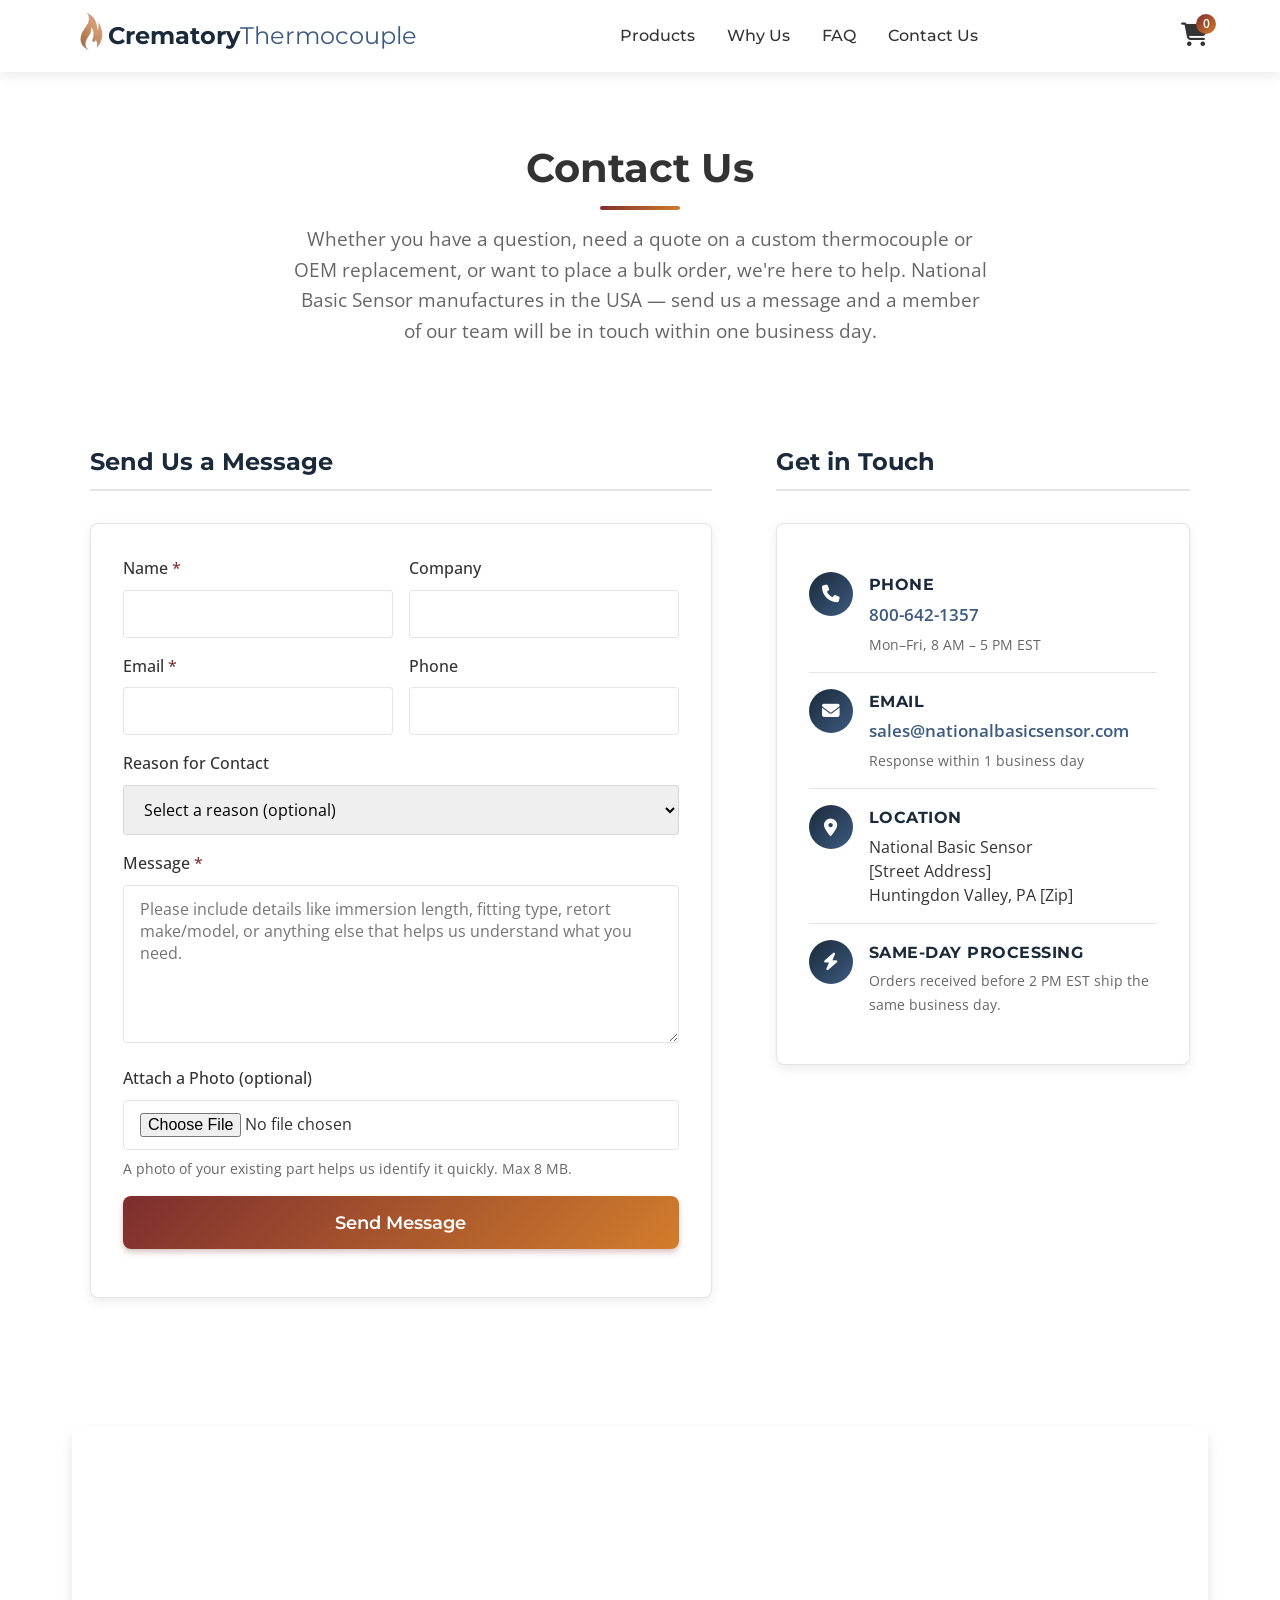
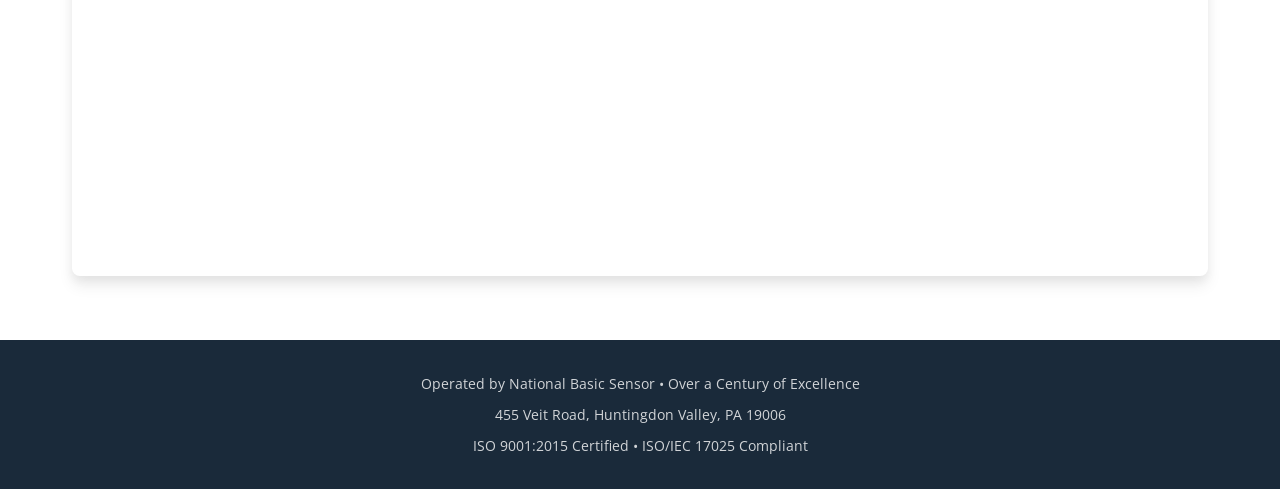
==== contact.html @ 86f58e04 "newest version" ====
<!DOCTYPE html>
<html lang="en">
  <head>
    <meta charset="UTF-8" />
    <meta name="viewport" content="width=device-width, initial-scale=1.0" />
    <title>Contact National Basic Sensor | Custom Thermocouples & Quotes</title>
    <meta
      name="description"
      content="Contact National Basic Sensor for custom thermocouples, replacement parts, bulk pricing, and technical questions. American-made thermocouple manufacturer with over a century of expertise."
    />

    <link rel="stylesheet" href="styles.css" />
    <link rel="preconnect" href="https://fonts.googleapis.com" />
    <link rel="preconnect" href="https://fonts.gstatic.com" crossorigin />
    <link
      href="https://fonts.googleapis.com/css2?family=Montserrat:wght@400;500;600;700&family=Open+Sans:wght@300;400;500;600&display=swap"
      rel="stylesheet"
    />
    <link
      rel="stylesheet"
      href="https://cdnjs.cloudflare.com/ajax/libs/font-awesome/6.4.0/css/all.min.css"
    />
  </head>
  <body>
    <!-- Header (matches index.html) -->
    <header class="header">
        <div class="container header-container">
          <div class="header-spacer"></div>
          <div class="logo">
            <a
              href="index.html"
              style="display: flex; align-items: center; gap: 10px"
            >
              <!-- Your Flame Icon -->
              <img
                src="images/flame-icon.png"
                alt=""
                style="height: 40px; width: auto; transform: translate(6px, -5px)"
              />
  
              <!-- The Logo Name as a DIV -->
              <div
                style="
                  font-family: 'Montserrat', sans-serif;
                  font-size: 1.5rem;
                  font-weight: 700;
                  color: #1a2a3a;
                  line-height: 1;
                "
              >
                Crematory<span style="font-weight: 400; color: #3d5a80"
                  >Thermocouple</span
                >
              </div>
            </a>
          </div>
          <nav class="main-nav">
            <button class="mobile-menu-toggle" aria-label="Toggle menu">
              <span></span>
              <span></span>
              <span></span>
            </button>
            <ul class="nav-list">
              <li class="nav-item mobile-cart-link">
                <a href="#" class="nav-link ec-cart-widget">
                  <i class="fas fa-shopping-cart"></i> View Cart
                  <span class="cart-count">0</span>
                </a>
              </li>
              <li class="nav-item">
                <a href="index.html#assemblies" class="nav-link">Products</a>
              </li>
             
              <li class="nav-item">
                <a href="index.html#why-us" class="nav-link">Why Us</a>
              </li>
              <li class="nav-item">
                <a href="index.html#faq" class="nav-link">FAQ</a>
              </li>
              <li class="nav-item">
                <a href="contact.html" class="nav-link">Contact Us</a>
              </li>
            </ul>
          </nav>
          <div class="header-actions">
            <div class="header-cart" id="my-cart-icon">
              <a href="#" class="ec-cart-widget">
                <i class="fas fa-shopping-cart"></i>
                <span class="cart-count">0</span>
              </a>
          
        </div>
      </header>

    <main>
      <!-- Page Header -->
      <section class="page-header section">
        <div class="container">
          <div class="section-header">
            <h1 class="section-title">Contact Us</h1>
            <p class="section-subtitle">
              Whether you have a question, need a quote on a custom thermocouple
              or OEM replacement, or want to place a bulk order, we're here to
              help. National Basic Sensor manufactures in the USA — send us a
              message and a member of our team will be in touch within one
              business day.
            </p>
          </div>
        </div>
      </section>

      <!-- Form + Contact Info Two-Column -->
      <section class="contact-main section">
        <div class="container">
          <div class="contact-grid">
            <!-- LEFT: Form -->
            <div class="contact-form-wrapper">
              <h2 class="contact-block-title">Send Us a Message</h2>

              <form
                id="contact-form"
                name="contact"
                method="POST"
                data-netlify="true"
                data-netlify-honeypot="bot-field"
                enctype="multipart/form-data"
              >
                <!-- Netlify requires these hidden inputs -->
                <input type="hidden" name="form-name" value="contact" />
                <p class="hidden-honeypot" hidden>
                  <label
                    >Don't fill this out if you're human:
                    <input name="bot-field"
                  /></label>
                </p>

                <div class="form-row">
                  <div class="form-group">
                    <label for="name">Name <span class="req">*</span></label>
                    <input type="text" id="name" name="name" required />
                  </div>
                  <div class="form-group">
                    <label for="company">Company</label>
                    <input type="text" id="company" name="company" />
                  </div>
                </div>

                <div class="form-row">
                  <div class="form-group">
                    <label for="email">Email <span class="req">*</span></label>
                    <input type="email" id="email" name="email" required />
                  </div>
                  <div class="form-group">
                    <label for="phone">Phone</label>
                    <input type="tel" id="phone" name="phone" />
                  </div>
                </div>

                <div class="form-group">
                  <label for="subject">Reason for Contact</label>
                  <select id="subject" name="subject">
                    <option value="">Select a reason (optional)</option>
                    <option value="custom-quote">Custom Quote</option>
                    <option value="bulk-pricing">Bulk Pricing</option>
                    <option value="general-question">General Question</option>
                    <option value="other">Other</option>
                  </select>
                </div>

                <div class="form-group">
                  <label for="message"
                    >Message <span class="req">*</span></label
                  >
                  <textarea
                    id="message"
                    name="message"
                    rows="6"
                    placeholder="Please include details like immersion length, fitting type, retort make/model, or anything else that helps us understand what you need."
                    required
                  ></textarea>
                </div>

                <div class="form-group">
                  <label for="attachment">Attach a Photo (optional)</label>
                  <input
                    type="file"
                    id="attachment"
                    name="attachment"
                    accept="image/*"
                  />
                  <small>
                    A photo of your existing part helps us identify it quickly.
                    Max 8 MB.
                  </small>
                </div>

                <div class="form-group">
                  <button type="submit" class="btn btn-primary btn-cta">
                    Send Message
                  </button>
                </div>
              </form>

              <!-- Success message (hidden by default, shown via JS) -->
              <div
                id="form-success"
                class="success-message"
                style="display: none"
              >
                <i class="fas fa-check-circle"></i>
                <h3>Thank you!</h3>
                <p>
                  We've received your message and will be in touch within one
                  business day. For urgent matters, please call
                  <strong>800-642-1357</strong>.
                </p>
              </div>
            </div>

            <!-- RIGHT: Contact Info -->
            <aside class="contact-info-wrapper">
              <h2 class="contact-block-title">Get in Touch</h2>

              <div class="contact-info-card">
                <div class="contact-info-item">
                  <div class="contact-info-icon">
                    <i class="fas fa-phone"></i>
                  </div>
                  <div class="contact-info-text">
                    <h4>Phone</h4>
                    <a href="tel:+18006421357">800-642-1357</a>
                    <p class="contact-info-note">Mon–Fri, 8 AM – 5 PM EST</p>
                  </div>
                </div>

                <div class="contact-info-item">
                  <div class="contact-info-icon">
                    <i class="fas fa-envelope"></i>
                  </div>
                  <div class="contact-info-text">
                    <h4>Email</h4>
                    <a href="mailto:sales@nationalbasicsensor.com"
                      >sales@nationalbasicsensor.com</a
                    >
                    <p class="contact-info-note">
                      Response within 1 business day
                    </p>
                  </div>
                </div>

                <div class="contact-info-item">
                  <div class="contact-info-icon">
                    <i class="fas fa-map-marker-alt"></i>
                  </div>
                  <div class="contact-info-text">
                    <h4>Location</h4>
                    <address>
                      National Basic Sensor<br />
                      [Street Address]<br />
                      Huntingdon Valley, PA [Zip]
                    </address>
                  </div>
                </div>

                <div class="contact-info-item">
                  <div class="contact-info-icon">
                    <i class="fas fa-bolt"></i>
                  </div>
                  <div class="contact-info-text">
                    <h4>Same-Day Processing</h4>
                    <p class="contact-info-note">
                      Orders received before 2 PM EST ship the same business
                      day.
                    </p>
                  </div>
                </div>
              </div>
            </aside>
          </div>
        </div>
      </section>

      <!-- Custom Manufacturing SEO Block 
      <section class="custom-info section bg-light">
        <div class="container">
          <div class="section-header">
            <h2 class="section-title">Custom & OEM Manufacturing</h2>
          </div>
          <div class="custom-info-content">
            <p>
              As a direct American manufacturer with over a century of
              temperature sensor expertise, National Basic Sensor specializes in
              custom thermocouples and OEM replacement parts. From standard Type
              K crematory assemblies to specialty configurations, we can
              manufacture to your exact specifications — typically within
              standard lead times. Every assembly is built in the USA,
              NIST-traceable, and backed by our ISO 9001:2015 and ISO/IEC 17025
              certifications.
            </p>
            <div class="custom-capabilities-grid">
              <div class="capability-item">
                <i class="fas fa-ruler-combined"></i>
                <h4>Custom Lengths</h4>
                <p>Any immersion length to fit your application.</p>
              </div>
              <div class="capability-item">
                <i class="fas fa-cogs"></i>
                <h4>Custom Fittings</h4>
                <p>NPT, compression, flanged, or specialty connections.</p>
              </div>
              <div class="capability-item">
                <i class="fas fa-tag"></i>
                <h4>Other Thermocouple Types</h4>
                <p>Type J, N, T, E, and high-temperature options.</p>
              </div>
              <div class="capability-item">
                <i class="fas fa-certificate"></i>
                <h4>NIST-Traceable Calibration</h4>
                <p>Documented accuracy from 32°F to 2300°F.</p>
              </div>
            </div>
          </div>
        </div>
      </section> -->

      <!-- Google Map Embed -->
      <section class="contact-map section">
        <div class="container">
          <div class="map-wrapper">
            <!--
              GOOGLE MAP PLACEHOLDER:
              1. Go to Google Maps, search the NBS address
              2. Click Share > Embed a map > Copy HTML
              3. Replace the iframe below with the one Google gives you
            -->

            <iframe
              src="https://www.google.com/maps/embed?pb=!1m18!1m12!1m3!1d3050.0!2d-75.0!3d40.1!2m3!1f0!2f0!3f0!3m2!1i1024!2i768!4f13.1!3m3!1m2!1s0x0%3A0x0!2sHuntingdon+Valley%2C+PA!5e0!3m2!1sen!2sus!4v1234567890"
              width="100%"
              height="450"
              style="border: 0"
              allowfullscreen=""
              loading="lazy"
              referrerpolicy="no-referrer-when-downgrade"
              title="National Basic Sensor location"
            ></iframe>
          </div>
        </div>
      </section>
    </main>
    <footer class="footer">
      <div class="container">
        <div class="footer-bottom">
          <p>
            Operated by National Basic Sensor • Over a Century of Excellence
          </p>
          <p>455 Veit Road, Huntingdon Valley, PA 19006</p>
          <p>ISO 9001:2015 Certified • ISO/IEC 17025 Compliant</p>
        </div>
      </div>
    </footer>

    <!-- Footer (matches index.html — copy from your homepage footer) -->
    <!-- PLACEHOLDER: paste your existing footer block from index.html here -->

    <!-- Mobile Call Bar (matches index.html) -->
    <a href="tel:+18006421357" class="mobile-call-bar">
      <i class="fas fa-phone"></i> Call 800-642-1357
    </a>

    <script src="app.js"></script>
    <script>
      // Inline form submission with success message
      const form = document.getElementById("contact-form");
      const success = document.getElementById("form-success");

      if (form) {
        form.addEventListener("submit", async (e) => {
          e.preventDefault();

          const formData = new FormData(form);
          const submitBtn = form.querySelector('button[type="submit"]');
          const originalBtnText = submitBtn.textContent;
          submitBtn.disabled = true;
          submitBtn.textContent = "Sending...";

          try {
            const response = await fetch("/", {
              method: "POST",
              body: formData,
            });

            if (response.ok) {
              form.style.display = "none";
              success.style.display = "block";
              success.scrollIntoView({ behavior: "smooth", block: "center" });
            } else {
              throw new Error("Submission failed");
            }
          } catch (err) {
            alert(
              "Sorry, there was a problem sending your message. Please try again or call 800-642-1357."
            );
            submitBtn.disabled = false;
            submitBtn.textContent = originalBtnText;
          }
        });
      }
    </script>
  </body>

  <!-- CONTACT FORM SECTION -->
  <!-- ADDED section-wallpaper class 
      
      <section id="quote" class="contact-section section section-wallpaper">
        <div class="container">
          <div class="section-header">
            <h2 class="section-title">Request a Quote</h2>
            <p class="section-subtitle">
              Have a unique requirement or need to match an OEM part? Fill out
              the form below, and our specialists will provide a detailed quote.
            </p>
          </div>
          <div class="form-card-container">
            <div class="form-card">
              <form id="quoteForm" novalidate>
                <div class="form-row">
                  <div class="form-group">
                    <label for="name">Full Name *</label>
                    <input
                      type="text"
                      id="name"
                      name="name"
                      placeholder="John Doe"
                      required
                    />
                  </div>
                  <div class="form-group">
                    <label for="company">Company Name *</label>
                    <input
                      type="text"
                      id="company"
                      name="company"
                      placeholder="ABC Crematory Services"
                      required
                    />
                  </div>
                </div>
                <div class="form-row">
                  <div class="form-group">
                    <label for="email">Email Address *</label>
                    <input
                      type="email"
                      id="email"
                      name="email"
                      placeholder="you@company.com"
                      required
                    />
                  </div>
                  <div class="form-group">
                    <label for="phone">Phone Number</label>
                    <input
                      type="tel"
                      id="phone"
                      name="phone"
                      placeholder="(555) 123-4567"
                    />
                  </div>
                </div>
                <div class="form-group">
                  <label for="inquiry_type">What can we help you with? *</label>
                  <select id="inquiry_type" name="inquiry_type" required>
                    <option value="" disabled selected>
                      Select an option...
                    </option>
                    <option value="Custom Part Quote">
                      Request a Quote for a Custom Part
                    </option>
                    <option value="Standard Part Quote">
                      Request a Quote for a Standard Product
                    </option>
                    <option value="Part Identification">
                      Help Identifying a Part
                    </option>
                    <option value="Technical Question">
                      Technical Question
                    </option>
                    <option value="Urgent Support">
                      Urgent / Down Equipment Support
                    </option>
                  </select>
                </div>
                <div class="form-row">
                  <div class="form-group">
                    <label for="make_model">Crematory Make/Model</label>
                    <input
                      type="text"
                      id="make_model"
                      name="make_model"
                      placeholder="e.g., Matthews, B&L"
                    />
                  </div>
                  <div class="form-group">
                    <label for="part_number">Existing Part Number</label>
                    <input
                      type="text"
                      id="part_number"
                      name="part_number"
                      placeholder="If known"
                    />
                  </div>
                </div>
                <div class="form-group">
                  <label for="message">Message *</label>
                  <textarea
                    id="message"
                    name="message"
                    rows="5"
                    placeholder="Please describe your needs. Include details like immersion length, probe location (primary/afterburner), etc."
                    required
                  ></textarea>
                </div>
                <div class="form-group">
                  <label for="attachment">Attach a Photo</label>
                  <input type="file" id="attachment" name="attachment" />
                  <small
                    >Optional: A photo of your existing part helps us identify
                    it quickly.</small
                  >
                </div>
                <div class="form-group">
                  <button type="submit" class="btn btn-primary btn-cta">
                    Submit Request
                  </button>
                </div>
              </form>
            </div>
          </div>
        </div>
      </section> -->
</html>
---- styles.css ----
/* ===== GLOBAL STYLES ===== */
:root {
    /* Color Variables */
    --primary-dark: #1a2a3a;
    --primary-light: #3d5a80;
    --secondary-dark: #2d3142;
    --secondary-light: #4f5d75;
    --accent-dark: #7d2e2e;
    --accent-light: #d27d2c;
    --gold-dark: #9b8a40;
    --gold-light: #d4bd57;
    --text-dark: #333333;
    --text-light: #666666;
    --text-lighter: #999999;
    --white: #ffffff;
    --light-bg: #f8f9fa;
    --border-color: rgba(0, 0, 0, 0.1);
    
    /* Gradients */
    --primary-gradient: linear-gradient(135deg, var(--primary-dark), var(--primary-light));
    --secondary-gradient: linear-gradient(135deg, var(--secondary-dark), var(--secondary-light));
    --accent-gradient: linear-gradient(135deg, var(--accent-dark), var(--accent-light));
    --gold-gradient: linear-gradient(135deg, var(--gold-dark), var(--gold-light));
    
    /* Shadows */
    --shadow-sm: 0 2px 4px rgba(0, 0, 0, 0.05), 0 1px 2px rgba(0, 0, 0, 0.1);
    --shadow-md: 0 4px 12px rgba(0,0,0,0.08);
    --shadow-lg: 0 10px 15px rgba(0, 0, 0, 0.07), 0 5px 10px rgba(0, 0, 0, 0.05);
    
    /* Typography */
    --font-heading: 'Montserrat', sans-serif;
    --font-body: 'Open Sans', sans-serif;
    
    /* Spacing */
    --spacing-xs: 0.5rem;
    --spacing-sm: 1rem;
    --spacing-md: 2rem;
    --spacing-lg: 4rem;
    
    /* Border Radius */
    --radius-sm: 0.25rem;
    --radius-md: 0.5rem; /* 8px */
    --radius-lg: 1rem;
    
    /* Transitions */
    --transition-medium: 0.3s ease;
}

/* ===== WALLPAPER & IMAGE STYLES ===== */

/* General class for sections with a background wallpaper */
.section-wallpaper {
    position: relative;
    background-size: cover;
    background-position: center;
    background-attachment: fixed; /* This creates the parallax effect */
    z-index: 0;
}

/* Overlay to ensure text is readable */
.section-wallpaper::before {
    content: '';
    position: absolute;
    top: 0;
    left: 0;
    width: 100%;
    height: 100%;
    z-index: 1; /* Sits on top of the background image */
}

/* Make sure the content sits on top of the overlay */
.section-wallpaper > .container {
    position: relative;
    z-index: 2;
}

/* Specific background images and overlays */
#products {
    background-image: url('../images/2.png'); /* NOTE: Adjust path if needed */
}
#products::before {
    background-color: rgba(248, 249, 250, 0.7); 
}

* { margin: 0; padding: 0; box-sizing: border-box; }
html { scroll-behavior: smooth; font-size: 16px; }
body { font-family: var(--font-body); color: var(--text-dark); line-height: 1.6; overflow-x: hidden; background-color: var(--white); }
img { max-width: 100%; height: auto; display: block; }
a { text-decoration: none; color: var(--primary-light); transition: color var(--transition-medium); }
a:hover { color: var(--primary-dark); }
ul { list-style: none; }
.container { width: 100%; max-width: 1200px; margin: 0 auto; padding: 0 var(--spacing-md); }
.section { padding: var(--spacing-lg) 0; }
.section-header { text-align: center; margin-bottom: var(--spacing-lg); }
.section-title { font-family: var(--font-heading); font-weight: 700; font-size: 2.5rem; margin-bottom: var(--spacing-xs); position: relative; display: inline-block; }
.section-title::after { content: ''; position: absolute; bottom: -10px; left: 50%; transform: translateX(-50%); width: 80px; height: 4px; background: var(--accent-gradient); border-radius: 2px; }
.section-subtitle { font-size: 1.2rem; color: var(--text-light); max-width: 700px; margin: var(--spacing-sm) auto 0; }
.bg-light { background-color: var(--light-bg); }

/* ===== BUTTONS ===== */
.btn { display: inline-flex; align-items: center; justify-content: center; font-family: var(--font-heading); font-weight: 600; font-size: 1rem; padding: 0.75rem 1.5rem; border-radius: var(--radius-md); cursor: pointer; transition: all var(--transition-medium); text-align: center; border: none; outline: none; }
.btn-primary { background: var(--primary-gradient); color: var(--white); box-shadow: 0 4px 6px rgba(26, 42, 58, 0.2), 0 2px 4px rgba(26, 42, 58, 0.1); }
.btn-primary:hover { box-shadow: 0 6px 8px rgba(26, 42, 58, 0.3), 0 3px 6px rgba(26, 42, 58, 0.2); transform: translateY(-2px); color: var(--white); }
.btn-secondary { background: var(--white); color: var(--primary-dark); box-shadow: 0 4px 6px rgba(0, 0, 0, 0.05), 0 1px 3px rgba(0, 0, 0, 0.1); border: 1px solid rgba(0, 0, 0, 0.08); }
.btn-secondary:hover { box-shadow: 0 6px 8px rgba(0, 0, 0, 0.07), 0 2px 4px rgba(0, 0, 0, 0.12); transform: translateY(-2px); color: var(--primary-dark); }
.btn-cta { background: var(--accent-gradient); color: var(--white); box-shadow: 0 4px 6px rgba(125, 46, 46, 0.2), 0 2px 4px rgba(125, 46, 46, 0.1); font-size: 1.1rem; padding: 1rem 2rem; }
.btn-cta:hover { box-shadow: 0 6px 8px rgba(125, 46, 46, 0.3), 0 3px 6px rgba(125, 46, 46, 0.2); transform: translateY(-2px); color: var(--white); }

/* ===== HEADER ===== */
.header { position: sticky; top: 0; z-index: 1000; background-color: var(--white); box-shadow: var(--shadow-md); }
.header-container { display: flex; justify-content: space-between; align-items: center; padding: 1rem var(--spacing-md); position: relative; }
.logo a { display: flex; align-items: center; color: var(--primary-dark); }
.logo h1 { font-family: var(--font-heading); font-size: 1.5rem; font-weight: 700; transition: font-size var(--transition-medium); line-height: 1.2;}
.logo span { font-weight: 400; color: var(--primary-light); }
.nav-list { display: flex; align-items: center; gap: var(--spacing-md); }
.nav-link { font-family: var(--font-heading); font-weight: 500; color: var(--text-dark); position: relative; padding: 0.5rem 0; }
.nav-link:after { content: ''; position: absolute; bottom: 0; left: 0; width: 0; height: 2px; background: var(--accent-gradient); transition: width var(--transition-medium); }
.nav-link:hover:after, .nav-link.active:after { width: 100%; }
.nav-link:hover, .nav-link.active { color: var(--primary-dark); }
.header-actions { display: flex; align-items: center; gap: var(--spacing-sm); }
.mobile-menu-toggle { display: none; position: relative; background: none; border: none; cursor: pointer; z-index: 1001;}
.mobile-menu-toggle span { display: block; width: 25px; height: 3px; background-color: var(--text-dark); margin: 5px 0; transition: var(--transition-medium); }
.header-cart { position: relative; }
.header-cart i { font-size: 1.5rem; color: var(--text-dark); }
.cart-count { position: absolute; top: -8px; right: -8px; background: var(--accent-gradient); color: var(--white); font-size: 0.75rem; font-weight: 600; width: 20px; height: 20px; border-radius: 50%; display: flex; align-items: center; justify-content: center; }
.mobile-cart-link { display: none; }
.header-spacer { display: none; }

/* ===== HERO SECTION ===== */
.hero { 
    position: relative; 
    padding: var(--spacing-lg) 0; 
    display: flex; 
    align-items: center; 
    background: url('../images/hero.jpg') no-repeat center center; 
    background-size: cover; 
    color: var(--white); 
    text-align: center; 
    background-attachment: fixed;
}
.hero::before { content: ''; position: absolute; top: 0; left: 0; right: 0; bottom: 0; background: var(--primary-gradient); opacity: 0.9; z-index: 1; }
.hero-content { position: relative; z-index: 2; max-width: 900px; margin: 0 auto; }
.hero-title { font-family: var(--font-heading); font-size: 3.5rem; font-weight: 700; margin-bottom: var(--spacing-sm); line-height: 1.2; }
.hero-subtitle { font-size: 1.3rem; margin-bottom: var(--spacing-md); opacity: 0.9; max-width: 700px; margin-left: auto; margin-right: auto; }
.hero-buttons { display: flex; justify-content: center; gap: var(--spacing-md); margin-bottom: var(--spacing-lg); }
.trust-bar { display: flex; flex-wrap: wrap; justify-content: center; gap: var(--spacing-md); border-top: 1px solid rgba(255, 255, 255, 0.3); padding-top: var(--spacing-md); }
.trust-bar span { font-size: 0.9rem; font-weight: 500; display: flex; align-items: center; gap: var(--spacing-xs); opacity: 0.9; }
.trust-bar i { color: var(--gold-light); }

/* ===== INTRO STORY SECTION ===== */
.intro-story .container { text-align: center; max-width: 850px; }
.intro-story p { font-size: 1.2rem; line-height: 1.7; color: var(--text-dark); }

/* --- PRODUCT HUB STYLES --- */

.products-hub {
    padding-bottom: var(--spacing-lg);
}

/* Side-by-Side Duo Grid */
.products-duo-grid {
    display: grid;
    grid-template-columns: 1fr 1fr;
    gap: 2rem;
    margin-bottom: 3rem;
}

.hub-card {
    background: var(--white);
    border-radius: var(--radius-md);
    overflow: hidden;
    box-shadow: var(--shadow-md);
    display: flex;
    flex-direction: column;
    transition: transform 0.3s ease;
}

.hub-card:hover {
    transform: translateY(-5px);
}

.hub-card-image {
    height: 250px;
    overflow: hidden;
}

.hub-card-image img {
    width: 100%;
    height: 100%;
    object-fit: cover;
}

.hub-card-body {
    padding: 2rem;
    text-align: center;
    flex-grow: 1;
    display: flex;
    flex-direction: column;
    justify-content: space-between;
}

.hub-card-body h3 {
    font-family: var(--font-heading);
    color: var(--primary-dark);
    margin-bottom: 1rem;
    font-size: 1.4rem;
}

.hub-card-body p {
    color: var(--text-light);
    margin-bottom: 1.5rem;
    font-size: 0.95rem;
}

/* Full-Width Custom Banner */
.custom-manufacturing-banner {
    display: grid;
    grid-template-columns: 1fr; /* Split layout */
    background: var(--primary-dark);
    color: var(--white);
    border-radius: var(--radius-md);
    overflow: hidden;
    align-items: center;
    box-shadow: var(--shadow-lg);
}

.banner-content {
    padding: .5rem .5rem 3rem;  /* top, sides, bottom */
    text-align: center;
}

.banner-content h3 {
    font-family: var(--font-heading);
    font-size: 1.8rem;
    margin-bottom: 1rem;
}

.banner-content p {
    font-size: 1.1rem;
    opacity: 0.9;
    margin-bottom: 2rem;
    line-height: 1.6;
}

.banner-actions {
    display: flex;
    align-items: center;
    justify-content: center;
    gap: 1.5rem;
    flex-wrap: wrap;
}

.banner-call {
    font-size: 1rem;
}

.banner-call strong {
    display: block;
    font-size: 1.2rem;
    color: var(--gold-light);
}

/* Responsive Stacking */
@media (max-width: 992px) {
    .products-duo-grid, 
    .custom-manufacturing-banner {
        grid-template-columns: 1fr;
    }
}

/* ===== PRODUCT FEATURE CARDS (Assemblies & Elements) ===== */
.product-feature {
    background-color: var(--white);
}

.product-feature-card {
    display: grid;
    grid-template-columns: 1fr 1.2fr;
    gap: 0;
    max-width: 1100px;
    margin: 0 auto;
    background: var(--white);
    border: 1px solid var(--border-color);
    border-radius: var(--radius-md);
    box-shadow: var(--shadow-md);
    overflow: hidden;
}

.product-feature-image {
    background-color: var(--light-bg);
    display: flex;
    align-items: center;
    justify-content: center;
    min-height: 380px;
    padding: var(--spacing-sm);
}

.product-feature-image img {
    width: 100%;
    height: 100%;
    object-fit: contain;
    max-height: 100%;
}

.product-feature-content {
    padding: var(--spacing-lg) var(--spacing-md);
    display: flex;
    flex-direction: column;
}

.product-feature-content h3 {
    font-family: var(--font-heading);
    font-size: 1.6rem;
    font-weight: 600;
    color: var(--primary-dark);
    margin-bottom: var(--spacing-sm);
    line-height: 1.3;
}

.product-feature-tagline {
    font-size: 1rem;
    color: var(--text-light);
    margin-bottom: var(--spacing-md);
    line-height: 1.6;
}

/* What's Included list */
.product-includes {
    background-color: var(--light-bg);
    padding: var(--spacing-sm) var(--spacing-md);
    border-radius: var(--radius-sm);
    margin-bottom: var(--spacing-md);
    border-left: 3px solid var(--primary-light);
}

.product-includes h4 {
    font-family: var(--font-heading);
    font-size: 0.95rem;
    font-weight: 600;
    color: var(--primary-dark);
    margin-bottom: var(--spacing-xs);
    text-transform: uppercase;
    letter-spacing: 0.5px;
}

.product-includes ul {
    list-style: none;
    padding: 0;
    margin: 0;
}

.product-includes li {
    padding: 0.25rem 0;
    font-size: 0.95rem;
    display: flex;
    align-items: center;
    color: var(--text-dark);
}

.product-includes li i {
    color: var(--primary-light);
    margin-right: 0.6rem;
    font-size: 0.85rem;
}

/* Size Selector */
.size-selector-label {
    font-family: var(--font-heading);
    font-size: 0.95rem;
    font-weight: 600;
    color: var(--primary-dark);
    margin-bottom: var(--spacing-xs);
    text-transform: uppercase;
    letter-spacing: 0.5px;
}

.size-buttons {
    display: grid;
    grid-template-columns: repeat(3, 1fr);
    gap: var(--spacing-xs);
    margin-bottom: var(--spacing-sm);
}

.btn-size-buy {
    display: flex;
    flex-direction: column;
    align-items: center;
    justify-content: center;
    padding: 0.85rem 0.5rem;
    background: var(--white);
    border: 2px solid var(--primary-light);
    border-radius: var(--radius-md);
    cursor: pointer;
    transition: all var(--transition-medium);
    font-family: var(--font-heading);
    color: var(--primary-dark);
    text-align: center;
    gap: 0.25rem;
}

.btn-size-buy:hover {
    background: var(--primary-gradient);
    color: var(--white);
    transform: translateY(-2px);
    box-shadow: var(--shadow-md);
}

.btn-size-buy .size-label {
    font-size: 0.95rem;
    font-weight: 600;
    line-height: 1.2;
}

.btn-size-buy .size-price {
    font-size: 1.1rem;
    font-weight: 700;
    color: var(--accent-dark);
    transition: color var(--transition-medium);
}

.btn-size-buy:hover .size-price {
    color: var(--gold-light);
}

.bulk-pricing-note {
    font-size: 0.9rem;
    color: var(--text-light);
    margin: 0;
    display: flex;
    align-items: center;
    gap: 0.5rem;
}

.bulk-pricing-note i {
    color: var(--primary-light);
}

.bulk-pricing-note a {
    color: var(--primary-light);
    text-decoration: underline;
}

/* Responsive */
@media (max-width: 768px) {
    .product-feature-card {
        grid-template-columns: 1fr;
    }
    .product-feature-image {
        min-height: 240px;
        padding: var(--spacing-sm);
    }
    .product-feature-content {
        padding: var(--spacing-md);
    }
    .product-feature-content h3 {
        font-size: 1.3rem;
    }
    .size-buttons {
        grid-template-columns: 1fr;
    }
    .btn-size-buy {
        flex-direction: row;
        justify-content: space-between;
        padding: 0.75rem 1rem;
    }
}

/* ===== CONTACT FORM ===== */
.form-row { display: grid; grid-template-columns: 1fr 1fr; gap: var(--spacing-sm); }
.form-group { margin-bottom: var(--spacing-sm); }
.form-group label { display: block; margin-bottom: 0.5rem; font-weight: 500; }
.form-group input, .form-group select, .form-group textarea { width: 100%; padding: 0.75rem 1rem; border: 1px solid var(--border-color); border-radius: var(--radius-sm); font-family: var(--font-body); font-size: 1rem; transition: border-color var(--transition-medium), box-shadow var(--transition-medium); }
.form-group input:focus, .form-group select:focus, .form-group textarea:focus { outline: none; border-color: var(--primary-light); box-shadow: 0 0 0 3px rgba(61, 90, 128, 0.1); }
.form-group small { display: block; margin-top: 0.5rem; color: var(--text-light); font-size: 0.85rem; }
.form-group button { width: 100%; }
.success-message { text-align: center; padding: 2rem; }
.success-message i { font-size: 3rem; color: #2e7d32; margin-bottom: 1rem; }

/* ===== WHY US (FEATURES) SECTION ===== */
.features-grid { 
    display: grid; 
    grid-template-columns: repeat(3, 1fr); 
    gap: var(--spacing-md); 
}
.feature-card { background: var(--white); padding: var(--spacing-md); border-radius: var(--radius-md); box-shadow: var(--shadow-md); text-align: center; transition: transform var(--transition-medium), box-shadow var(--transition-medium); }
.feature-card:hover { transform: translateY(-5px); box-shadow: var(--shadow-lg); }
.feature-icon { width: 70px; height: 70px; display: flex; align-items: center; justify-content: center; margin: 0 auto var(--spacing-md); border-radius: 50%; background: var(--gold-gradient); color: var(--white); font-size: 1.75rem; box-shadow: 0 6px 10px rgba(155, 138, 64, 0.25); }
.feature-card h3 { font-family: var(--font-heading); font-size: 1.25rem; font-weight: 600; margin-bottom: var(--spacing-sm); }
.feature-card p { color: var(--text-light); }

/* ===== FAQ SECTION ===== */
.faq-container { max-width: 800px; margin: 0 auto; }
.faq-item { margin-bottom: var(--spacing-sm); border-radius: var(--radius-md); box-shadow: var(--shadow-sm); overflow: hidden; background: var(--white); }
.faq-question { padding: 1.25rem var(--spacing-md); cursor: pointer; display: flex; justify-content: space-between; align-items: center; transition: background-color var(--transition-medium); }
.faq-question:hover { background-color: rgba(0,0,0,0.02); }
.faq-question h3 { font-family: var(--font-heading); font-size: 1.1rem; font-weight: 600; margin: 0; }
.faq-icon { transition: transform var(--transition-medium); }
.faq-item.active .faq-icon { transform: rotate(45deg); }
.faq-answer { padding: 0 var(--spacing-md); max-height: 0; overflow: hidden; transition: max-height 0.4s ease, padding 0.4s ease; }
.faq-answer p { margin-bottom: var(--spacing-sm); }
.faq-answer ul { margin: 0 var(--spacing-sm) var(--spacing-sm); list-style-type: disc; }
.faq-item.active .faq-answer { max-height: 300px; padding: 0 var(--spacing-md) 1.25rem; }

/* ===== EMERGENCY BOX / BOTTOM OF FUNNEL ===== */
.emergency-box { background: var(--accent-dark); color: var(--white); padding: var(--spacing-md) 0; }
.emergency-content { display: flex; align-items: center; justify-content: center; gap: var(--spacing-md); text-align: center; }
.emergency-content i { font-size: 3rem; opacity: 0.8; }
.emergency-text h3 { font-family: var(--font-heading); font-size: 1.75rem; margin-bottom: var(--spacing-xs); }
.emergency-text p { font-size: 1.2rem; }
.emergency-text a { color: var(--white); font-weight: 700; text-decoration: underline; }

/* ===== FOOTER ===== */
.footer { background-color: var(--primary-dark); color: rgba(255, 255, 255, 0.8); padding: var(--spacing-md) 0; }
.footer-bottom { display: flex; flex-direction: column; align-items: center; text-align: center; gap: var(--spacing-xs); font-size: 0.9rem; }

/* ===== PROFESSIONAL STICKY MOBILE CALL BAR ===== */
.mobile-call-bar { display: none; } 

/* ===== MEDIA QUERIES ===== */
@media (max-width: 1024px) {
    .hero-title { font-size: 3rem; }
    .section-title { font-size: 2.25rem; }
}

@media (max-width: 768px) {
    html { font-size: 15px; }
    body { padding-bottom: 60px; }

    .header-container { display: flex; justify-content: space-between; align-items: center; padding: 0.5rem var(--spacing-sm); position: relative; }
    .logo {
        position: static;
        transform: none;
        text-align: left;
        flex: 0 1 auto;
        min-width: 0;
        overflow: hidden;
    }
    .logo a {
        font-size: 0.85rem !important;
    }
    .logo a img {
        width: 28px !important;
        height: auto !important;
    }
    .logo a div,
    .logo a span {
        font-size: inherit !important;
    }
    .main-nav { margin-left: auto; }
    .header-actions { display: none; } 
    .nav-list { display: none; position: absolute; top: 100%; left: 0; right: 0; flex-direction: column; background-color: var(--white); box-shadow: var(--shadow-md); padding: var(--spacing-md) 0; gap: 0; border-top: 1px solid var(--border-color);}
    .nav-list.active { display: flex; }
    .nav-list .nav-item { width: 100%; text-align: center; }
    .nav-list .nav-link { padding: var(--spacing-sm); display: flex; align-items: center; justify-content: center; gap: 0.5rem; }
    .nav-list .nav-link:hover { background-color: var(--light-bg); }
    .mobile-menu-toggle { display: block; }
    .mobile-cart-link { display: block; border-bottom: 1px solid var(--border-color);}
    .mobile-cart-link .cart-count { display: inline-flex; align-items: center; justify-content: center; background: var(--accent-dark); color: white; font-size: 0.8rem; width: 22px; height: 22px; border-radius: 50%; position: static; }
    .hero-title { font-size: 2.5rem; }
    .hero-buttons { flex-direction: column; gap: var(--spacing-sm); }
    .trust-bar { gap: var(--spacing-sm); }
    .form-row { grid-template-columns: 1fr; }
    .features-grid { grid-template-columns: 1fr; } 
    .emergency-content { flex-direction: column; gap: var(--spacing-sm); }
    .mobile-call-bar { display: flex; align-items: center; justify-content: center; position: fixed; bottom: 0; left: 0; right: 0; z-index: 1001; background: var(--primary-dark); color: var(--white); padding: 0.9rem; font-family: var(--font-heading); font-weight: 600; text-decoration: none; box-shadow: 0 -2px 10px rgba(0,0,0,0.2); gap: 0.75rem; transition: background-color var(--transition-medium); }
    .mobile-call-bar:hover { background-color: var(--primary-light); color: var(--white); }
    .mobile-call-bar i { font-size: 1.1rem; }
}

@media (max-width: 480px) {
    .hero-title { font-size: 2rem; }
    .section-title { font-size: 1.75rem; }
    .hero-buttons { align-items: stretch; }
    .btn-cta { width: 100%; }
}

/* ===== CONTACT PAGE ===== */

.page-header {
    padding-top: var(--spacing-lg);
    padding-bottom: 0;
}

.contact-main.section {
    padding-top: var(--spacing-md);
}

.contact-grid {
    display: grid;
    grid-template-columns: 1.5fr 1fr;
    gap: var(--spacing-lg);
    max-width: 1100px;
    margin: 0 auto;
}

.contact-block-title {
    font-family: var(--font-heading);
    font-size: 1.5rem;
    color: var(--primary-dark);
    margin-bottom: var(--spacing-md);
    padding-bottom: var(--spacing-xs);
    border-bottom: 2px solid var(--border-color);
}

.contact-form-wrapper form {
    background: var(--white);
    padding: var(--spacing-md);
    border-radius: var(--radius-md);
    border: 1px solid var(--border-color);
    box-shadow: var(--shadow-md);
}

.req {
    color: var(--accent-dark);
}

.contact-info-card {
    background: var(--white);
    padding: var(--spacing-md);
    border-radius: var(--radius-md);
    border: 1px solid var(--border-color);
    box-shadow: var(--shadow-md);
}

.contact-info-item {
    display: flex;
    align-items: flex-start;
    gap: var(--spacing-sm);
    padding: var(--spacing-sm) 0;
    border-bottom: 1px solid var(--border-color);
}

.contact-info-item:last-child {
    border-bottom: none;
}

.contact-info-icon {
    flex-shrink: 0;
    width: 44px;
    height: 44px;
    background: var(--primary-gradient);
    color: var(--white);
    border-radius: 50%;
    display: flex;
    align-items: center;
    justify-content: center;
    font-size: 1.1rem;
}

.contact-info-text h4 {
    font-family: var(--font-heading);
    font-size: 1rem;
    color: var(--primary-dark);
    margin: 0 0 0.25rem;
    text-transform: uppercase;
    letter-spacing: 0.5px;
}

.contact-info-text a {
    color: var(--primary-light);
    font-weight: 600;
    font-size: 1.05rem;
    text-decoration: none;
}

.contact-info-text a:hover {
    color: var(--primary-dark);
    text-decoration: underline;
}

.contact-info-text address {
    font-style: normal;
    color: var(--text-dark);
    line-height: 1.5;
}

.contact-info-note {
    color: var(--text-light);
    font-size: 0.9rem;
    margin: 0.25rem 0 0;
}

/* Google Map */
.map-wrapper {
    border-radius: var(--radius-md);
    overflow: hidden;
    box-shadow: var(--shadow-lg);
}

.map-wrapper iframe {
    display: block;
}

/* Honeypot must be visually hidden */
.hidden-honeypot {
    position: absolute;
    left: -9999px;
    opacity: 0;
    pointer-events: none;
}

/* Responsive */
@media (max-width: 992px) {
    .contact-grid {
        grid-template-columns: 1fr;
    }
}
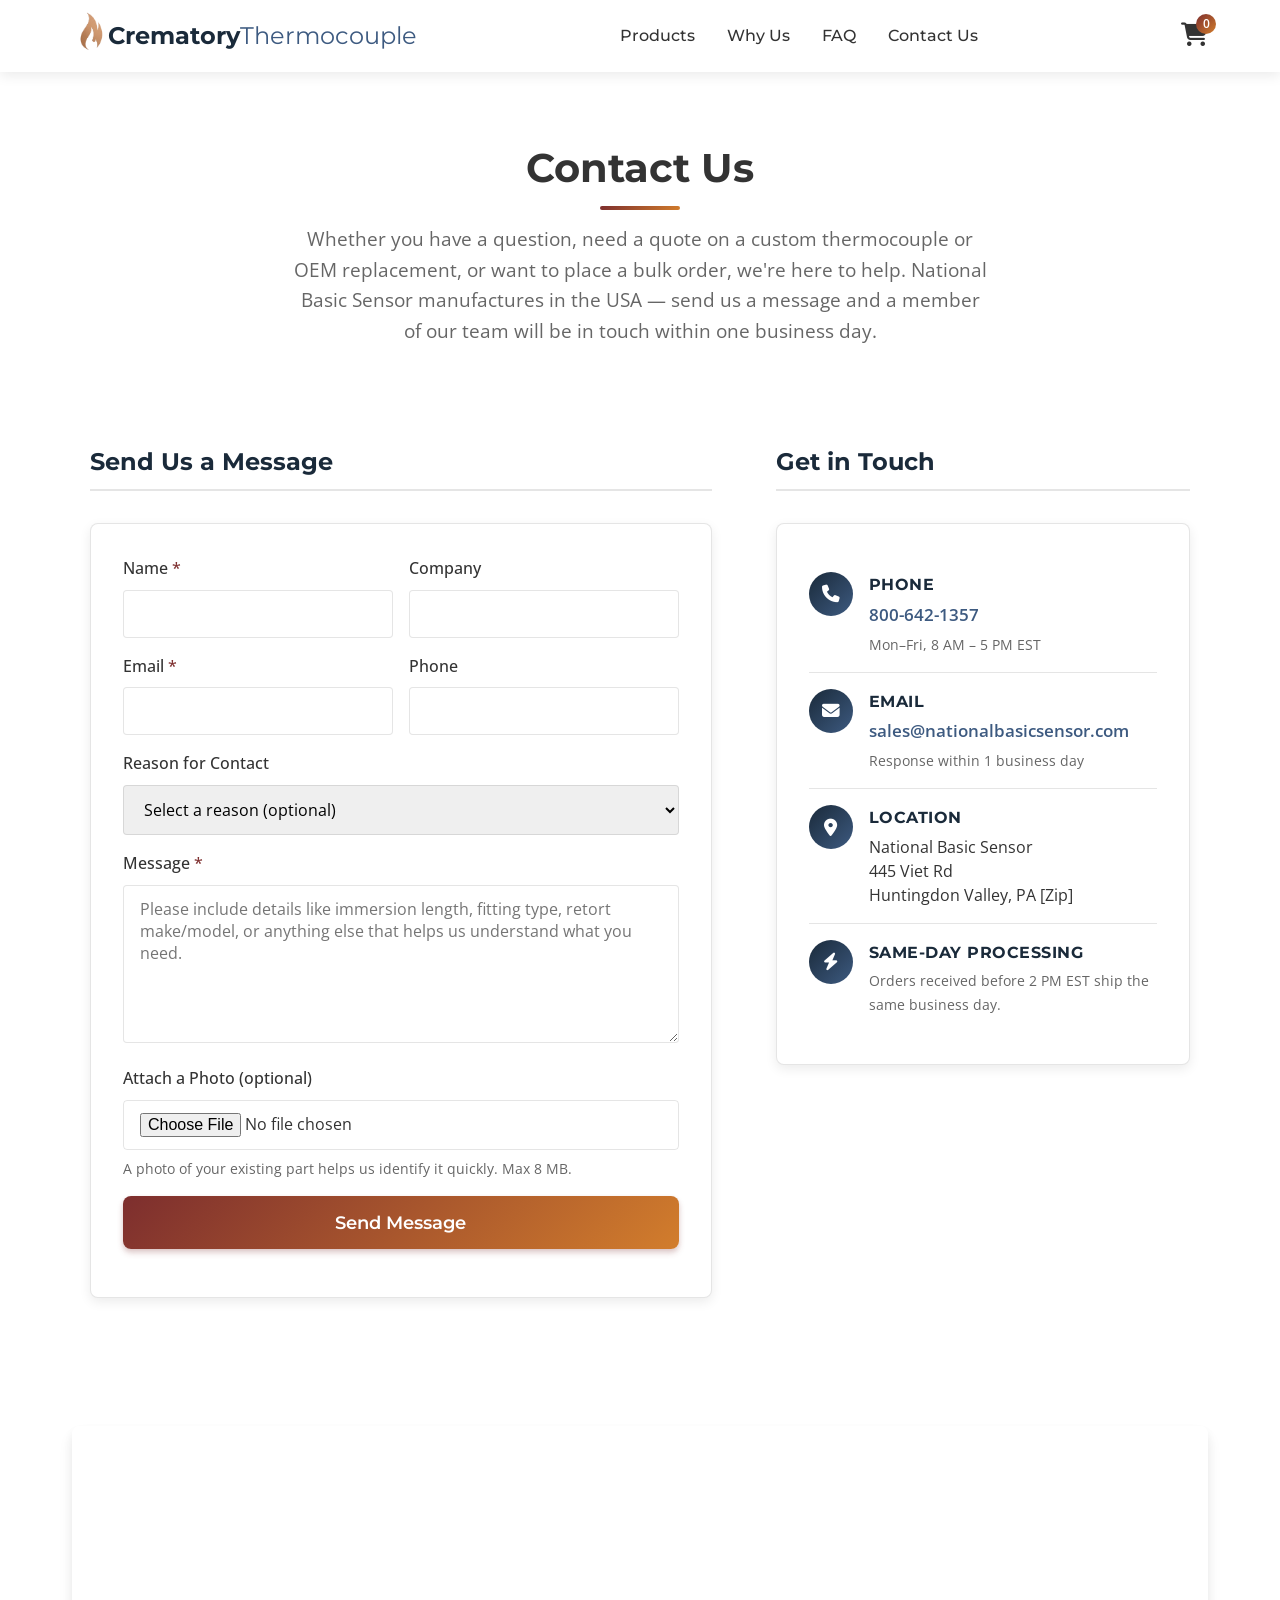
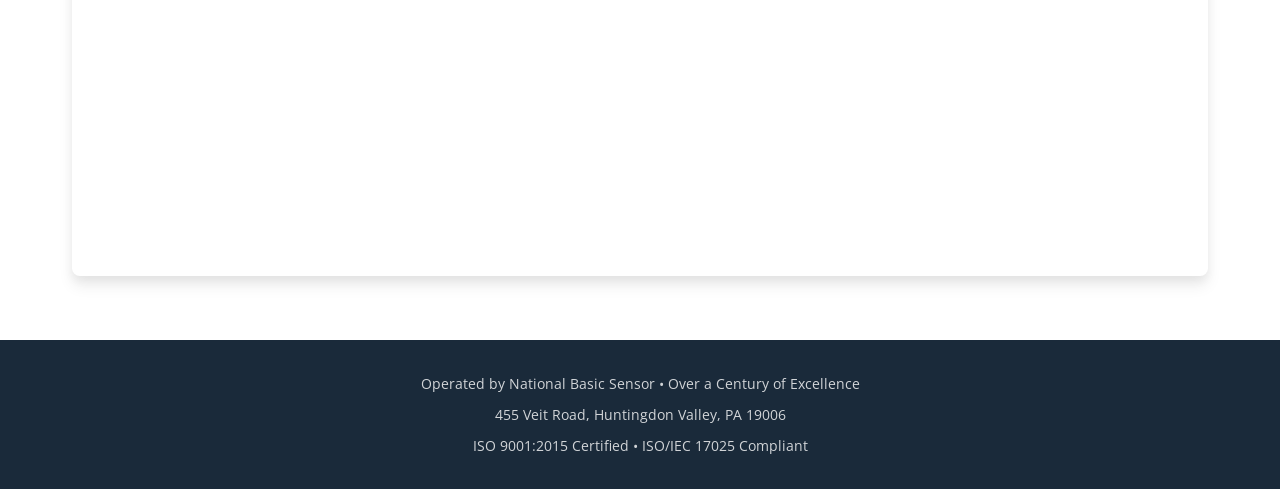
==== commit 83d80644: "store fixes" ====
--- a/contact.html
+++ b/contact.html
@@ -21,6 +21,7 @@
       href="https://cdnjs.cloudflare.com/ajax/libs/font-awesome/6.4.0/css/all.min.css"
     />
   </head>
+  
   <body>
     <!-- Header (matches index.html) -->
     <header class="header">
@@ -62,7 +63,7 @@
             </button>
             <ul class="nav-list">
               <li class="nav-item mobile-cart-link">
-                <a href="#" class="nav-link ec-cart-widget">
+                <a href="#" class="nav-link site-cart-link">
                   <i class="fas fa-shopping-cart"></i> View Cart
                   <span class="cart-count">0</span>
                 </a>
@@ -84,7 +85,7 @@
           </nav>
           <div class="header-actions">
             <div class="header-cart" id="my-cart-icon">
-              <a href="#" class="ec-cart-widget">
+              <a href="#" class="site-cart-link">
                 <i class="fas fa-shopping-cart"></i>
                 <span class="cart-count">0</span>
               </a>
@@ -110,7 +111,7 @@
       </section>
 
       <!-- Form + Contact Info Two-Column -->
-      <section class="contact-main section">
+      <section class="contact-main section" id="get-quote">
         <div class="container">
           <div class="contact-grid">
             <!-- LEFT: Form -->
@@ -256,7 +257,7 @@
                     <h4>Location</h4>
                     <address>
                       National Basic Sensor<br />
-                      [Street Address]<br />
+                      445 Viet Rd<br />
                       Huntingdon Valley, PA [Zip]
                     </address>
                   </div>
@@ -335,8 +336,7 @@
             -->
 
             <iframe
-              src="https://www.google.com/maps/embed?pb=!1m18!1m12!1m3!1d3050.0!2d-75.0!3d40.1!2m3!1f0!2f0!3f0!3m2!1i1024!2i768!4f13.1!3m3!1m2!1s0x0%3A0x0!2sHuntingdon+Valley%2C+PA!5e0!3m2!1sen!2sus!4v1234567890"
-              width="100%"
+            src="https://www.google.com/maps/embed?pb=!1m18!1m12!1m3!1d3049.7853309680863!2d-75.02696278903072!3d40.14706527188988!2m3!1f0!2f0!3f0!3m2!1i1024!2i768!4f13.1!3m3!1m2!1s0x89c6ad45534486cb%3A0x811edd6db0206531!2sNational%20Basic%20Sensor!5e0!3m2!1sen!2sus!4v1779909758619!5m2!1sen!2sus"              width="100%"
               height="450"
               style="border: 0"
               allowfullscreen=""
@@ -407,6 +407,33 @@
         });
       }
     </script>
+    <script data-cfasync="false" type="text/javascript"
+    src="https://app.ecwid.com/script.js?2700003&data_platform=code"></script>
+    <script>
+        Ecwid.OnAPILoaded.add(function() {
+          // Wire size buttons to add to cart
+          document.querySelectorAll('.btn-size-buy').forEach(function(btn) {
+            btn.addEventListener('click', function() {
+              Ecwid.Cart.addProduct({ id: parseInt(btn.dataset.productId) });
+            });
+          });
+      
+          // Update cart count badges when cart changes
+          Ecwid.OnCartChanged.add(function(cart) {
+            document.querySelectorAll('.cart-count').forEach(function(el) {
+              el.textContent = cart.productsQuantity || 0;
+            });
+          });
+      
+          // Cart icon click → open Ecwid cart page
+          document.querySelectorAll('.site-cart-link').forEach(function(link) {
+            link.addEventListener('click', function(e) {
+              e.preventDefault();
+              Ecwid.openPage('cart');
+            });
+          });
+        });
+      </script>
   </body>
 
   <!-- CONTACT FORM SECTION -->
--- a/styles.css
+++ b/styles.css
@@ -132,7 +132,7 @@
     padding: var(--spacing-lg) 0; 
     display: flex; 
     align-items: center; 
-    background: url('../images/hero.jpg') no-repeat center center; 
+    background: url('images/hero.jpg') no-repeat center center; 
     background-size: cover; 
     color: var(--white); 
     text-align: center; 
